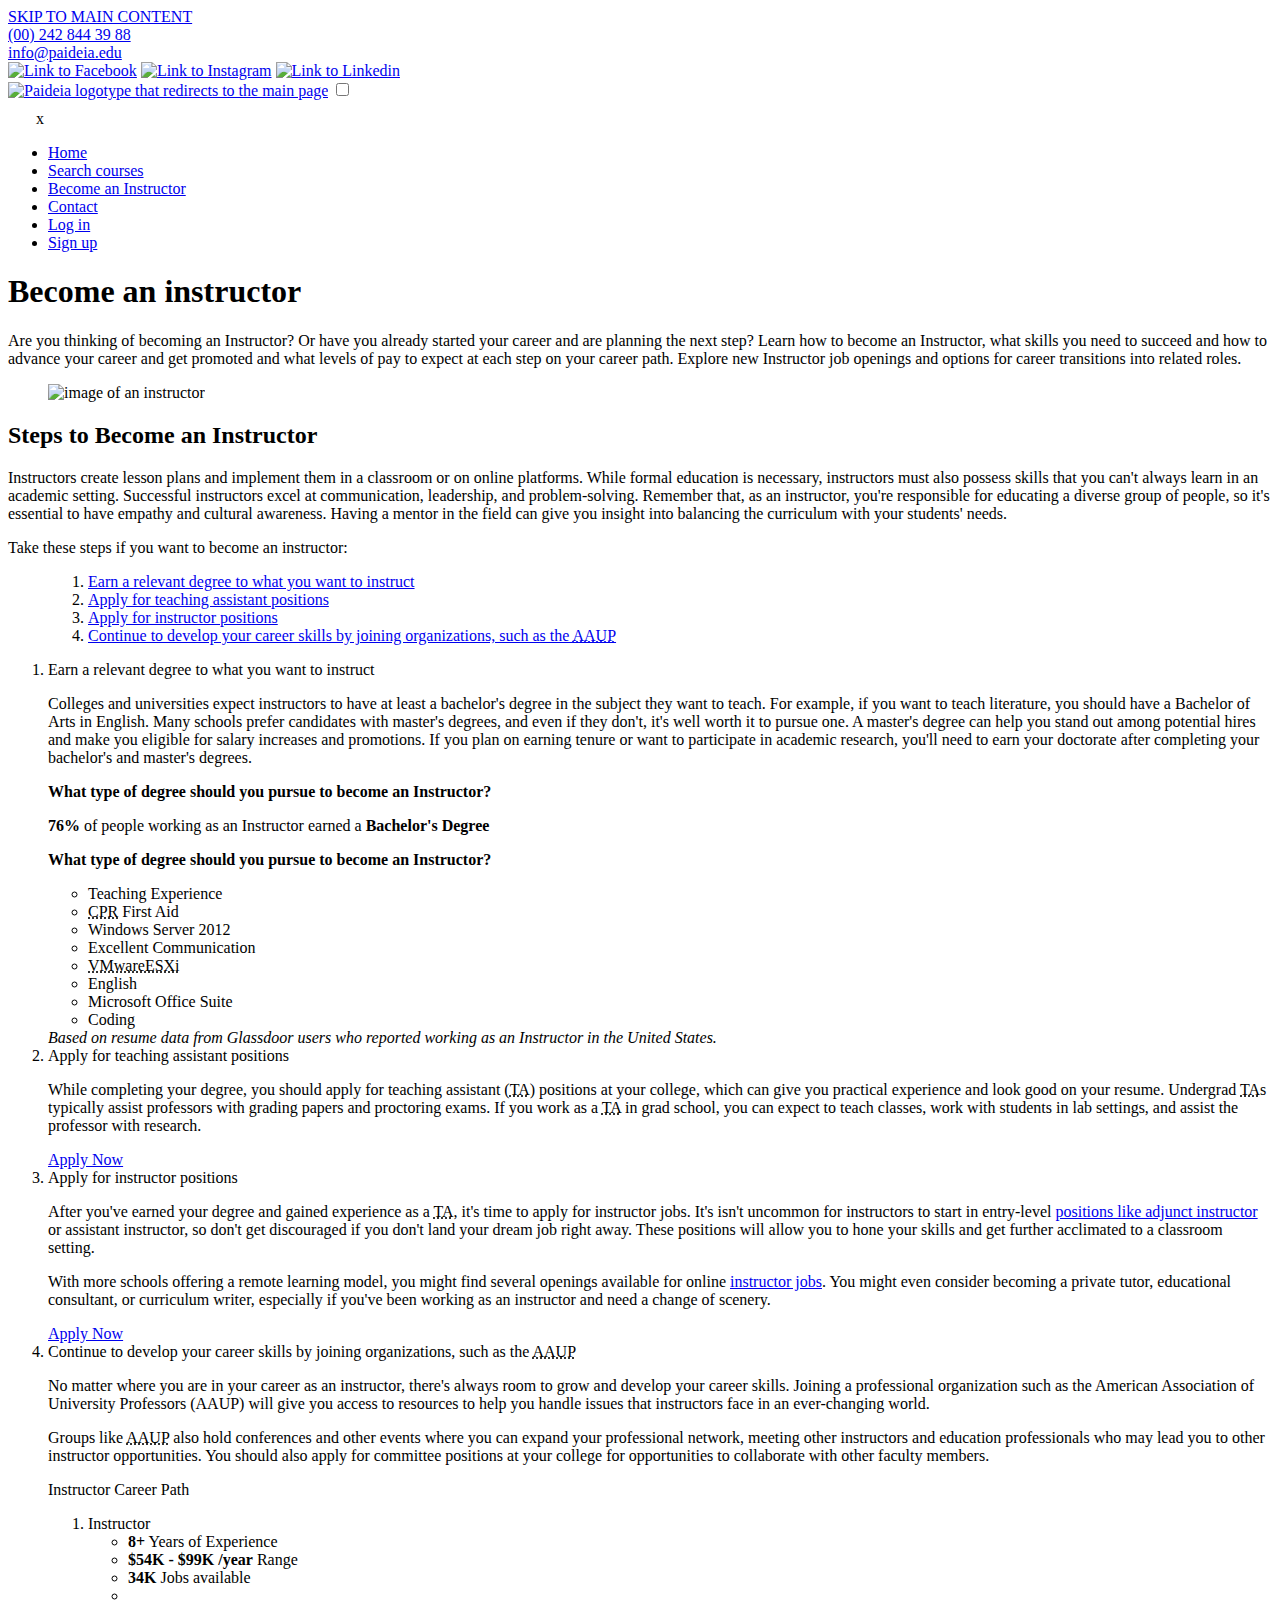
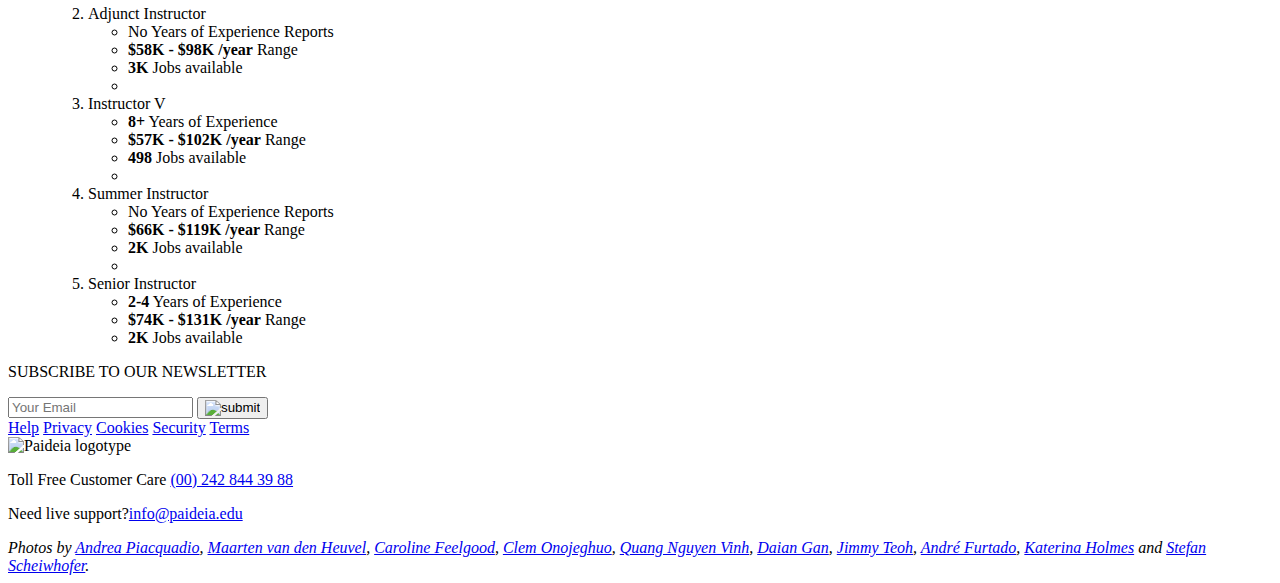
==== become-an-instructor.html @ ff498a42 "Add files via upload" ====
<!DOCTYPE html>
<html lang="en">
<head>
    <meta charset="UTF-8">
    <meta name="viewport" content="width=device-width, initial-scale=1.0">
    <title>Paideia - Contact</title>
    <meta name="description" content="Contact information and calling request form">
    <meta name="author" content="Edurne Marco García">
    <link rel="preconnect" href="https://fonts.googleapis.com">
    <link rel="preconnect" href="https://fonts.gstatic.com" crossorigin>
    <link href="https://fonts.googleapis.com/css2?family=Montserrat:wght@100..900&display=swap" rel="stylesheet">
    <link rel="preconnect" href="https://fonts.googleapis.com">
    <link rel="preconnect" href="https://fonts.gstatic.com" crossorigin>
    <link href="https://fonts.googleapis.com/css2?family=Satisfy&display=swap" rel="stylesheet">
    <link rel="stylesheet" href="css/estilos.css">
    <link rel="shortcut icon" href="img/favicon.png" type="image/png">
</head>
<body>
    <a class="sr" href="#main">SKIP TO MAIN CONTENT</a>
    <header>
        <div class="contacto">
            <div class="content">
                <div class="datos-contacto">
                    <div class="telefono">
                        <a href="tel:(00)2428443988">(00) 242 844 39 88</a>
                    </div>
                    <div class="email">
                        <a href=mailto:info@paideia.edu>info@paideia.edu</a>
                    </div>
                </div>
                <div class="redes-sociales">
                    <a href="https://www.facebook.com/paideia" target="_blank"><img src="img/facebook.svg" alt="Link to Facebook" style="width:15px;height:15px;"></a>
                    <a href="https://www.instagram.com/@paideia" target="_blank"><img src="img/instagram.svg" alt="Link to Instagram" style="width:15px;height:15px;"></a>
                    <a href=" https://www.linkedin.com/paideia" target="_blank"><img src="img/linkedin.svg" alt="Link to Linkedin" style="width:15px;height:15px;"></a>
                </div>
            </div>
        </div>
        <div class="content">  
            <div class="logo-menu">
                <a href="index.html"><img src="img/logo-paideia.svg" height="100" width="150" alt="Paideia logotype that redirects to the main page"></a>
                <input aria-hidden="true" type="checkbox" id="menustate">
                <nav>
                    <label for="menustate" aria-hidden="true">
                        <span class="open" title="open menu">
                            <a role="button" class="open" href="#menustate">
                                <span></span>
                            </a>
                            <svg width="24px" height="24px" viewBox="0 0 24 24" focusable="false" fill="white">
                                <path d="M21 11h-18c-0.6 0-1 0.4-1 1s0.4 1 1 1h18c0.6 0 1-0.4 1-1s-0.4-1-1-1z"></path>
                                <path d="M3 7h18c0.6 0 1-0.4 1-1s-0.4-1-1-1h-18c-0.6 0-1 0.4-1 1s0.4 1 1 1z"></path>
                                <path d="M21 17h-18c-0.6 0-1 0.4-1 1s0.4 1 1 1h18c0.6 0 1-0.4 1-1s-0.4-1-1-1z"></path>
                            </svg>    
                        </span>
                        <span class="close" title="close menu">x</span>
                        <a role="button" class="close" href="#">
                            <span></span>
                        </a>
                    </label>
                    <ul>
                        <li class="menu"><a href="index.html">Home</a></li>
                        <li class="menu"><a href="#">Search courses</a></li>
                        <li class="current"><a href="become-an-instructor.html">Become an Instructor</a></li>
                        <li class="menu"><a href="contact.html">Contact</a></li>   
                        <li class="menu"><a href="#">Log in</a></li>
                        <li class="sign"><a href="#">Sign up</a></li>
                    </ul>
                </nav>
            </div>
        </div>
    </header>
    <main class="instructor">
        <div class="content">
            <article>
                <div class="instructor-elements">
                    <div class="instructor-left">
                        <h1 id="main">Become an instructor</h1>
                        <p>
                            Are you thinking of becoming an Instructor? Or have you already started your career and are planning the 
                            next step? Learn how to become an Instructor, what skills you need to succeed and how to advance your 
                            career and get promoted and what levels of pay to expect at each step on your career path. 
                            Explore new Instructor job openings and options for career transitions into related roles.
                        </p>
                        <figure>
                            <img class="fluid" src="img/instructor.jpg" alt="image of an instructor" width="520" height="375">
                        </figure>
                        <section class="article-small">
                            <h2>Steps to Become an Instructor</h2>
                            <p>
                                Instructors create lesson plans and implement them in a classroom or on online platforms. While formal education 
                                is necessary, instructors must also possess skills that you can't always learn in an academic setting. Successful 
                                instructors excel at communication, leadership, and problem-solving. Remember that, as an instructor, you're 
                                responsible for educating a diverse group of people, so it's essential to have empathy and cultural awareness. 
                                Having a mentor in the field can give you insight into balancing the curriculum with your students' needs.
                            </p>
                            <p>Take these steps if you want to become an instructor:</p>
                            <blockquote>
                                <ol>
                                    <li><a href="#step1">Earn a relevant degree to what you want to instruct</a></li>
                                    <li><a href="#step2">Apply for teaching assistant positions</a></li>
                                    <li><a href="#step3">Apply for instructor positions</a></li>
                                    <li><a href="#step4">Continue to develop your career skills by joining organizations, such as the <abbr title="American Association of University Professors">AAUP</abbr></a></li>
                                </ol>
                            </blockquote>
                            <ol class="steps">
                                <li id="step1" class="step">
                                    Earn a relevant degree to what you want to instruct
                                    <div class="step-text">
                                        <p> Colleges and universities expect instructors to have at least a bachelor's degree in the subject they want to teach. For example, if you want to teach literature, you should have a Bachelor of Arts in English. Many schools prefer candidates with master's degrees, and even if they don't, it's well worth it to pursue one. A master's degree can help you stand out among potential hires and make you eligible for salary increases and promotions. If you plan on earning tenure or want to participate in academic research, you'll need to earn your doctorate after completing your bachelor's and master's degrees.</p>
                                        <div class="degree">
                                            <p><b>What type of degree should you pursue to become an Instructor?</b></p>
                                            <p class="icon"><strong>76%</strong> of people working as an Instructor earned a <strong>Bachelor's Degree</strong></p>
                                        </div>
                                        <div class="skills">
                                            <p><b>What type of degree should you pursue to become an Instructor?</b></p>
                                            <ul>
                                                <li>Teaching Experience</li>
                                                <li><abbr title="Cardiopulmonary Resuscitation">CPR</abbr> First Aid</li>
                                                <li>Windows Server 2012</li>
                                                <li>Excellent Communication</li>
                                                <li><abbr title="Virtual Machine Software">VMware</abbr><abbr title="Elastic Search X integrated">ESXi</abbr></li>
                                                <li>English</li>
                                                <li>Microsoft Office Suite</li>
                                                <li>Coding</li>
                                            </ul>
                                        </div>
                                        <cite>Based on resume data from Glassdoor users who reported working as an Instructor in the United States.</cite>
                                    </div>
                                </li>
                                <li id="step2" class="step">
                                    Apply for teaching assistant positions
                                    <div class="step-text">
                                        <p>
                                            While completing your degree, you should apply for teaching assistant (<abbr title="Teaching Assistant">TA</abbr>) 
                                            positions at your college, which can give you practical experience and look good on your resume. Undergrad 
                                            <abbr title="Teaching Assistant">TA</abbr>s typically assist professors with grading papers and proctoring exams. 
                                            If you work as a <abbr title="Teaching Assistant">TA</abbr> in grad school, you can expect to teach classes, 
                                            work with students in lab settings, and assist the professor with research.
                                        </p>
                                        <div class="apply">
                                            <a href="#">Apply Now</a>
                                        </div>
                                    </div>
                                </li>
                                <li id="step3" class="step">
                                    Apply for instructor positions
                                    <div class="step-text">
                                        <p>
                                            After you've earned your degree and gained experience as a <abbr title="Teaching Assistant">TA</abbr>, 
                                            it's time to apply for instructor jobs. It's isn't uncommon for instructors to start in entry-level
                                            <a href="https://www.glassdoor.com/Job/adjunct-professor-jobs-SRCH_KO0,17.htm" target="_blank">positions like adjunct instructor</a> 
                                            or assistant instructor, so don't get discouraged if you don't land your dream job right away. These positions will allow you to 
                                            hone your skills and get further acclimated to a classroom setting.
                                        </p>
                                        <p>
                                            With more schools offering a remote learning model, you might find several openings available for online
                                            <a href=" https://www.glassdoor.com/Job/online-instructor-jobs-SRCH_KO0,17.htm" target="_blank">instructor jobs</a>.
                                            You might even consider becoming a private tutor, educational consultant, or curriculum writer, especially if you've been working as an instructor and need a change of scenery.
                                        </p>
                                        <div class="apply">
                                            <a href="#">Apply Now</a>
                                        </div>
                                    </div>
                                </li>
                                <li id="step4" class="step">
                                    Continue to develop your career skills by joining organizations, such as the <abbr title="American Association of University Professors">AAUP</abbr>
                                    <div class="step-text">
                                        <p>
                                            No matter where you are in your career as an instructor, there's always room to grow and develop your career skills. Joining a professional 
                                            organization such as the American Association of University Professors (<abbr>AAUP</abbr>) 
                                            will give you access to resources to help you handle issues that instructors face in an ever-changing world.  
                                        </p>
                                        <p>
                                            Groups like <abbr title="American Association of University Professors">AAUP</abbr> also hold conferences and other events where you can expand your professional network, meeting other instructors and education 
                                            professionals who may lead you to other instructor opportunities. You should also apply for committee positions at your college for opportunities 
                                            to collaborate with other faculty members.
                                        </p>
                                    </div>
                                </li>
                            </ol>
                        </section>
                    </div>
                    <div class="instructor-right">
                        <figure>
                            <figcaption>Instructor Career Path</figcaption>
                            <ol>
                                <li>Instructor
                                    <ul>
                                        <li class="calendar"><b>8+</b> Years of Experience</li>
                                        <li class="money"><b>$54K - $99K /year</b> Range</li>
                                        <li class="wallet"><b>34K</b> Jobs available</li>
                                        <li class="chevron bottom"></li>
                                    </ul>
                                </li>
                                <li>Adjunct Instructor
                                    <ul>
                                        <li class="calendar">No Years of Experience Reports</li>
                                        <li class="money"><b>$58K - $98K /year</b> Range</li>
                                        <li class="wallet"><b>3K</b> Jobs available</li>
                                        <li class="chevron bottom"></li>
                                    </ul>
                                </li>
                                <li>Instructor V
                                    <ul>
                                        <li class="calendar"><b>8+</b> Years of Experience</li>
                                        <li class="money"><b>$57K - $102K /year</b> Range</li>
                                        <li class="wallet"><b>498</b> Jobs available</li>
                                        <li class="chevron bottom"></li>
                                    </ul>
                                </li>
                                <li>Summer Instructor
                                    <ul>
                                        <li class="calendar">No Years of Experience Reports</li>
                                        <li class="money"><b>$66K - $119K /year</b> Range</li>
                                        <li class="wallet"><b>2K</b> Jobs available</li>
                                        <li class="chevron bottom"></li>
                                    </ul>
                                </li>
                                <li>Senior Instructor
                                    <ul>
                                        <li class="calendar"><b>2-4</b> Years of Experience</li>
                                        <li class="money"><b>$74K - $131K /year</b> Range</li>
                                        <li class="wallet"><b>2K</b> Jobs available</li>
                                        
                                    </ul>
                                </li>
                            </ol>
                        </figure>
                    </div>
                </div>
            </article>
           
        </div>
    </main>
    <footer>
        <div class="section-footer">
            <div class="content content-footer">
                <div class="footer-area">
                    <div class="suscribe">
                        <p>SUBSCRIBE TO OUR NEWSLETTER</p>
                        <form action="#">
                            <input type="email" class="email" placeholder="Your Email">
                            <button class="submit"><img src="img/arrow.-right.svg" alt="submit"></button>
                        </form>
                        <div class="enlaces">
                            <a href="#">Help</a>
                            <a href="#">Privacy</a>
                            <a href="#">Cookies</a>
                            <a href="#">Security</a>
                            <a href="#">Terms</a>
                        </div>
                    </div>
                    <div class="logo">
                        <img src="img/logo-paideia.svg" height="50" width="150" alt="Paideia logotype">
                        <p>Toll Free Customer Care <a href="tel:(00)2428443988">(00) 242 844 39 88</a></p>
                        <p>Need live support?<a href=mailto:info@paideia.edu>info@paideia.edu</a></p>
                    </div>
                </div>
                <div class="copyright">
                    <cite>Photos by <a href="https://www.pexels.com/es-es/foto/feliz-mujer-etnica-sentada-a-la-mesa-con-el-portatil-3769021/" target="_blank">Andrea Piacquadio</a>, 
                        <a href="https://www.pexels.com/es-es/foto/persona-sosteniendo-vegetales-en-rodajas-2284166/" target="_blank">Maarten van den Heuvel</a>, 
                        <a href="https://www.pexels.com/es-es/foto/foto-de-persona-sosteniendo-rollo-de-hilo-marron-3654772/" target="_blank">Caroline Feelgood</a>, 
                        <a href="https://www.pexels.com/es-es/foto/triturar-madera-marron-175709/" target="_blank">Clem Onojeghuo</a>, 
                        <a href="https://www.pexels.com/es-es/foto/plantas-suculentas-verdes-y-moradas-2132240/" target="_blank">Quang Nguyen Vinh</a>, 
                        <a href="https://www.pexels.com/es-es/foto/fotografia-de-foco-superficial-de-pincel-102127/" target="_blank">Daian Gan</a>, 
                        <a href="https://www.pexels.com/es-es/foto/templo-griego-antiguo-951531/" target="_blank">Jimmy Teoh</a>, 
                        <a href="https://www.pexels.com/es-es/foto/fotografia-de-enfoque-selectivo-de-mujer-sosteniendo-camara-reflex-digital-1264210/" target="_blank">André Furtado</a>, 
                        <a href="https://www.pexels.com/es-es/foto/hombre-en-chaqueta-de-traje-marron-con-anteojos-con-marco-negro-5212317/" target="_blank">Katerina Holmes</a> and 
                        <a href="https://www.pexels.com/es-es/foto/feliz-mujer-negra-usando-laptop-para-trabajo-en-linea-5905713/" target="_blank">Stefan Scheiwhofer</a>. 

                    </cite>
                </div>
            </div>
        </div>
    </footer>
</body>
</html>
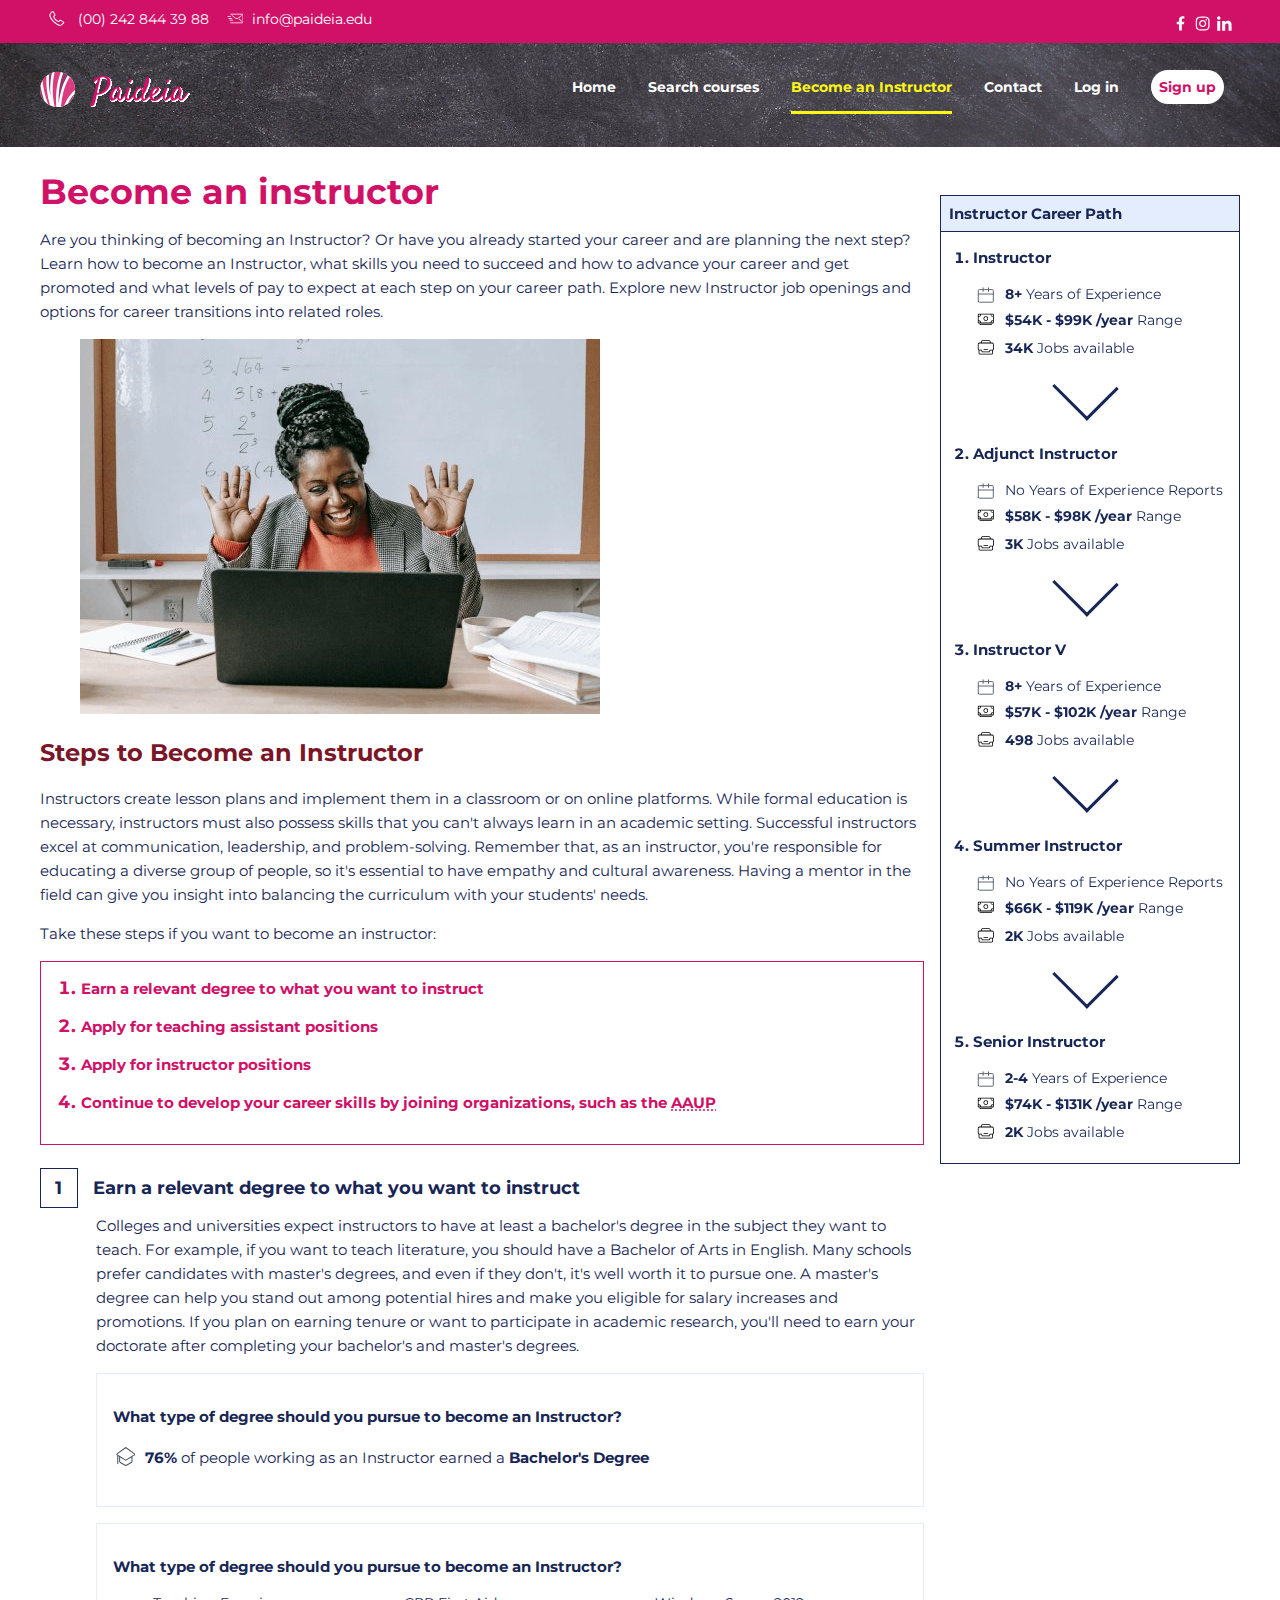
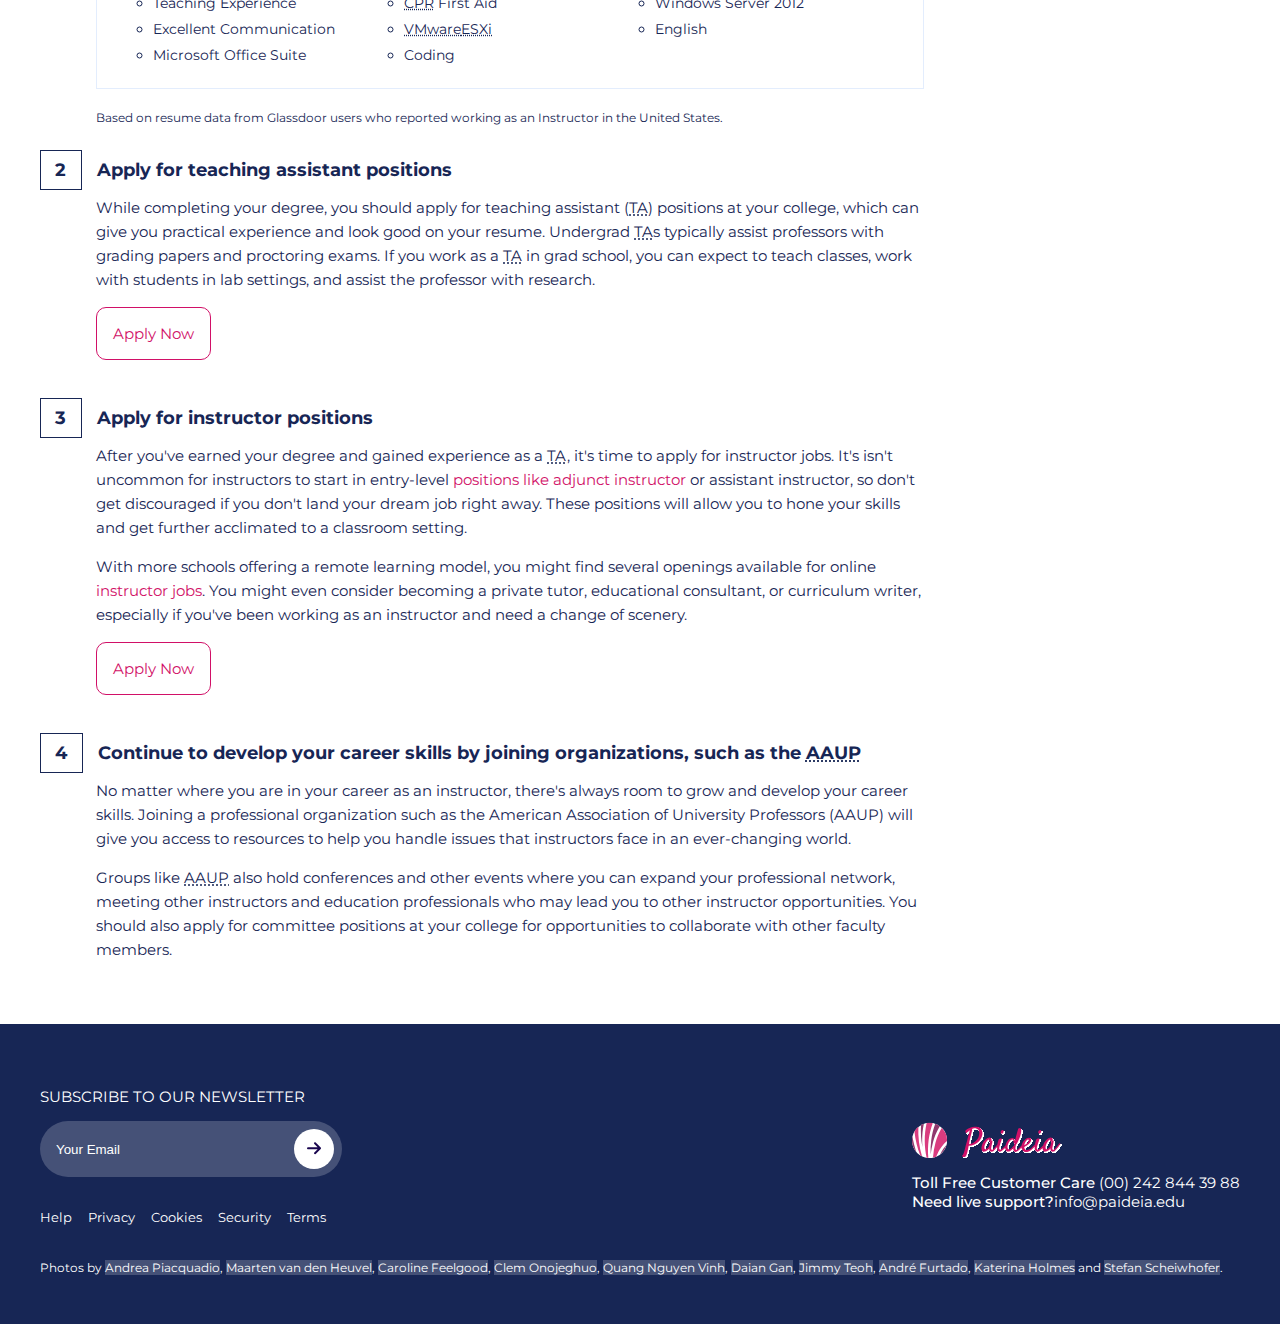
==== commit 2422193d: "Add files via upload" ====
--- a/become-an-instructor.html
+++ b/become-an-instructor.html
@@ -3,8 +3,8 @@
 <head>
     <meta charset="UTF-8">
     <meta name="viewport" content="width=device-width, initial-scale=1.0">
-    <title>Paideia - Contact</title>
-    <meta name="description" content="Contact information and calling request form">
+    <title>Paideia - Become an instructor</title>
+    <meta name="description" content="Information page of how to become an innstructor">
     <meta name="author" content="Edurne Marco García">
     <link rel="preconnect" href="https://fonts.googleapis.com">
     <link rel="preconnect" href="https://fonts.gstatic.com" crossorigin>
--- a/css/estilos.css
+++ b/css/estilos.css
@@ -0,0 +1,1145 @@
+/* Edurne Marco Garcia */
+
+/* Montserrat typography */
+
+.montserrat-regular {
+  font-family: "Montserrat", sans-serif;
+  font-weight: 400;
+  font-style: normal;
+}
+.montserrat-semibold {
+    font-family: "Montserrat", sans-serif;
+    font-weight: 500;
+    font-style: normal;
+}
+.montserrat-bold {
+    font-family: "Montserrat", sans-serif;
+    font-weight: 700;
+    font-style: normal;
+}
+
+/* Satisfy typography */
+
+.satisfy-regular {
+    font-family: "Satisfy", cursive;
+    font-weight: 400;
+    font-style: normal;
+  }
+
+/* General styles */
+
+
+body {
+    font-family: "Montserrat", Arial, Helvetica, sans-serif;
+    font-size: 15px;
+    font-weight: 400;
+    width: 100%;
+    margin: 0;
+    color: #172655;
+} 
+
+/* Mobile styles */
+
+/* INDEX */
+
+/* Header */
+.sr {
+    position:absolute;
+    height:1px;    
+    width:1px;    
+    overflow:hidden;    
+    clip:rect(1px, 1px, 1px, 1px);
+}
+.sr:focus {
+    height:auto;
+    border: 1px solid white;
+    border:10px solid #182454;
+    width:15rem;
+    text-align:center;
+    bottom:15rem;  
+    left:50%;
+    transform: translateX(-50%);
+    background-color:#D11067;
+    color:white;
+    padding:1rem 3rem;
+    font-size:1.1rem;
+    display:block;
+    overflow:visible;
+    clip:auto;
+    z-index:10;
+}
+
+.telefono:before {
+    content: url("../img/phone.svg");
+    transform: scale(0.8);
+    padding-right: 0.5rem;
+    display: inline-block;
+    vertical-align: middle;
+}
+.email:before{
+    content: url("../img/mail.svg");
+    transform: scale(0.8);
+    padding-right: 0.2rem;
+    display: inline-block;
+    vertical-align: middle;
+}
+.contacto {
+    background-color: #D11067;
+    display: flex;
+    text-align: center;
+    margin: auto;
+    padding: 0.5rem;
+}
+.datos-contacto{
+    display: inline-flex;
+    gap: 1rem;
+}
+.datos-contacto a{
+    font-size: 14px;
+}
+#menustate, nav ul, nav .close {
+    display: none;
+}
+:is(#menustate:checked, #menustate:target) ~ nav {
+    display: flex;
+    flex-direction: row-reverse;
+    justify-content: space-between;
+    background-color: black;
+    height: 100vh;
+    color: white;
+    position: absolute;
+    left: 0;
+    top: 0;
+    right: 0;
+    text-align: left;
+    padding-top: 5rem;
+    padding-inline: 2rem;
+    z-index: 1;
+}
+:is(#menustate:checked, #menustate:target) ~ nav :is(.close){
+    display: block;
+    font-size: 30px;
+}
+:is(#menustate:checked, #menustate:target) ~ nav :is(ul){
+    display: block;
+}
+:is(#menustate:checked, #menustate:target) ~ nav .open{
+    display: none;
+}
+nav li a:hover{
+    color:#FFF616;
+}
+nav ul{
+    list-style-type: none;
+    line-height: 2rem;
+    margin-top: 0;
+}
+nav li{
+    font-weight: 500;
+}
+a{
+    color: white;
+    text-decoration: none;
+}
+header{
+    background-image: url("../img/blackboard.jpg");
+    background-repeat: no-repeat;
+    background-size: cover;
+    min-width: 100px;
+    min-height: 50px;
+    color: white;
+}
+.content{
+    width:94%;
+    max-width:1200px;
+    margin:0 auto;
+}
+.logo-menu{
+    display: flex;
+    justify-content: space-between;
+    align-items: center;
+}
+.redes-sociales a{
+    padding: 0.1rem;
+}
+nav{
+    font-size: 1rem;
+    color: white;
+    text-align: right;
+}
+.header-elements{
+    align-items: center;
+    text-align: center;
+}
+h1{
+    font-family: "Satisfy";
+    margin-bottom: 2rem;
+    font-size:45px;
+}
+h1 span{
+    color:#FFF616
+}
+.recuadro-busqueda{
+    background-color: #EDEDED;
+    border-radius: 35px;
+    flex: 0 0 100%;
+    display: flex;
+    justify-content: space-between;
+    color: #172655;
+    align-items: center;
+    padding: 0.5rem 0rem 0.5rem 1rem;
+    margin-top: 2rem;
+    margin-bottom: 3rem;
+}
+.header-top {
+    max-width: 600px;
+    margin: 0 auto;
+}
+.recuadro-busqueda button{
+    background-color: #D11067;
+    border-radius: 21px;
+    padding: 0.5rem 1rem 0.5rem 0.3rem;
+    color: white;
+    border:none;
+    box-shadow: none;
+    position: relative;
+    right:8px;
+}
+.recuadro-busqueda button:hover {
+    background-color: #172655;
+}
+
+.recuadro-busqueda button:before{
+    content: url("../img/search.svg");
+    transform: scale(0.7);
+    padding-right: 0.5rem;
+    color: white;
+    display: inline-block;
+    vertical-align: middle;
+}
+.info{
+    display: flex;
+    flex-wrap: wrap;
+    align-items: center;
+    justify-content: space-around;
+    margin-top: 5rem;   
+}
+.elemento1, .elemento2, .elemento3 {
+    flex: 1 200px;
+    margin-bottom: 3rem;
+}
+.headline {
+    font-size: 1rem;
+    margin-bottom: 0.8rem;
+}
+
+/* Courses */
+h2{
+    font-size: 1.5rem;
+    color: #D11067;
+}
+.cursos{
+    display: grid;
+    grid-template-columns: 1fr;
+    grid-template-rows: repeat(7, 1fr);
+    grid-column-gap: 16px;
+    grid-row-gap: 16px;
+    align-items: center;
+    margin-bottom: 3rem;
+}
+.cursos a{
+    height: 100%;
+}
+.curso{
+    border-radius: 10px;
+    border:  #EDEDED solid 0.2px;
+    overflow: hidden;
+    height: 100%;
+}
+.curso:hover{
+    border:#172655 solid 0.2px;
+    box-shadow: 3px 3px 5px rgba(0,0,0,0.5);
+    transform: scale(1.1);
+}
+.superior {
+    background-size: cover;
+    min-height: 150px;
+    position: relative;
+    background-repeat: no-repeat;
+}
+.superior span {
+    background-color: #D11067;
+    border-radius: 21px;
+    color: white;
+    padding: 0.3rem;
+    position: absolute;
+    left: 0.5rem;
+    top: 0.5rem;
+}
+.superior span.best {
+    background-color: #FFF616;
+    border-radius: 21px;
+    color: #D11067;
+    padding: 0.3rem;
+    position: absolute;
+    margin-right: 0;
+    top: 0.5rem;
+    right: 0.5rem;
+    left: auto;
+}
+.inferior{
+    color: #172655;
+    padding: 1rem;
+}
+.tituloCurso{
+    margin-bottom: 0;
+    font-size: 18px;
+    color: #7A1628;
+    font-weight: 700;
+    margin: 0;
+}
+.datosCurso{
+    display: flex;
+    justify-content: space-around;
+    padding-right: 0.5rem;
+    align-items: center;
+    font-size: 12px;
+}
+.center{
+    text-align: center;
+    display: flex;
+    justify-content: center;
+
+} 
+.center a, .left a, .right a, .apply a{
+    color:  #D11067;
+    background-color: transparent;
+    border:  #D11067 solid 0.2px;
+    margin: auto;
+    padding: 1rem;
+    border-radius: 10px;
+    margin-top: 1rem;
+}
+.center a:hover, .left a:hover, .right a:hover, .apply a:hover{
+    background-color:  #D11067;
+    color:  white;
+} 
+
+/* Learning path */
+
+.section-texto {
+    background-image: url("../img/learn-path.jpg");
+    background-size: cover;
+    background-repeat: no-repeat;
+}
+.texto-content{
+    margin-top: 3rem;
+    padding-top: 0.5rem;
+    padding-bottom: 2rem;
+    text-align: center;
+    color: white
+} 
+.texto-content h3{
+    font-family: "Satisfy", cursive;
+    font-size: 40px;
+    margin-bottom: 0;
+    font-weight: 400;
+    color: white;
+}
+.texto-content a{
+    color:  white;
+    background-color: transparent;
+    border:  white solid 0.2px;
+}
+.texto-content a:hover {
+    color:#FFF616;
+    border:#FFF616 solid 0.2px;
+    background-color: transparent;    
+}
+
+/* Learning */
+.learning-content{
+    display: flex;
+    flex-direction: column;
+}
+.learning-content .izquierda .elemento{
+    display: flex;
+    flex-direction: row;
+}
+.elemento img{
+    align-items: center;
+}
+.element1{
+    background-color: #DEF5F0;
+    border-radius: 50%;
+    display: flex;
+    padding: 1rem;
+    margin-right: 1rem;
+    width: 50px;
+    height: 50px;
+}
+.element2{
+    background-color: #E3EDFD;
+    border-radius: 50%;
+    display: flex;
+    padding: 1rem;
+    margin-right: 1rem;
+    width: 50px;
+    height: 50px;
+}
+.element3{
+    background-color: #F7E9E7;
+    border-radius: 50%;
+    display: flex;
+    padding: 1rem;
+    margin-right: 1rem;
+    width: 50px;
+    height: 50px;
+}
+.learning-content{
+    padding-top: 5rem;
+}
+.izquierda {
+    display: flex;
+    flex-direction: column;
+    justify-content: space-evenly;
+    padding-bottom: 4rem;
+}
+.izquierda h3{
+    font-family: "Satisfy", cursive;
+    font-size: 40px;
+    margin-bottom: 0;
+    margin-top: 0;
+    color: #7A1628;
+    font-weight: 400;
+    line-height: 3rem;
+    margin-left: 1rem;
+}
+.learning-content .derecha{
+    align-self: center;
+}
+.derecha img {
+    border-radius: 10px;
+    max-width: 520px;
+    max-height: 600px;
+    width: 100%;
+    height: 100%;
+}
+.derecha {
+    object-fit: contain;
+    padding-bottom: 3rem;
+}
+p.titulo{
+    font-size: 18px;
+    color: #7A1628;
+    font-weight: 500;
+}
+.left {
+    margin-left: 6rem;
+    margin-top: 4rem;
+} 
+
+/* Categories */
+
+.section-category {
+    background-color: #EDEDED;
+    margin-top: 3rem;
+    padding-top: 2rem;
+    padding-bottom: 2rem;
+} 
+.category-content h3{
+    text-align: center;
+    color: #D11067;
+    font-size: 30px;
+}
+.category-content .categories{
+    display: grid;
+    grid-template-columns: 1fr;
+    grid-template-rows: repeat(7, 1fr);
+    grid-column-gap: 16px;
+    grid-row-gap: 16px;
+}
+.category-content .categories .category{
+    background-color:#172655;
+    color: white;
+    text-align: center;
+    padding: 3rem;
+    border-radius: 21px;
+    display: flex;
+    justify-content: center;
+    align-items: center;
+}
+.category-content .categories .category:hover {
+    background-color:#D11067;
+}
+.right {
+    margin-top: 2rem;
+}
+
+/* Become an instructor */
+.section-instructor {
+    background-color: #FEFBF4;
+}
+.instructor-content{
+    display: flex;
+    flex-direction: column;
+    align-items: center;
+}
+.instructor-content img {
+    border-radius: 10px;
+    max-width: 520px;
+    max-height: 375px;
+    width: 100%;
+    height: 100%;
+}
+.instructor-content .izquierda {
+    object-fit: contain;
+    padding-top: 3rem;
+    padding-bottom: 0;
+}
+.instructor-content h3{
+    font-size: 30px;
+    color: #7A1628;
+}
+.learning-content .izquierda .elemento{
+    display: flex;
+    flex-direction: row;
+    align-items: center;
+}
+
+/* Footer */
+.section-footer {
+    background-color:#172655;
+}
+.content-footer{
+    color: white;
+    padding-top: 3rem;
+    padding-bottom: 3rem;
+}
+.content-footer .footer-area{
+    display: flex;
+    flex-direction: column;
+    flex-flow: column-reverse;
+}
+.content-footer a{
+    color: white;
+    text-decoration: none;
+}
+.content-footer a:hover{
+    text-decoration: underline;
+}
+.content-footer form{
+    background-color: #FFFFFF33;
+    padding: .5rem;
+    border-radius: 40px;
+    display: flex;
+    justify-content: space-between;
+}
+.content-footer form input.email{
+    background-color: transparent;
+    border: none;
+    color: white;
+    margin: 0;
+}
+.content-footer form input.email:focus-visible{
+    outline: none;
+}
+.content-footer form input.email::placeholder{
+    color: white;
+}
+.content-footer form button{
+    background-color: white;
+    border: none;
+    border-radius: 50%;
+    width: 40px;
+    height: 40px;
+    padding-top: 0.2rem;
+}
+.content-footer form button:hover{
+    background-color:#D11067;
+}
+.content-footer form button:hover img{
+    filter:brightness(100);
+}
+.enlaces{
+    margin-top: 2rem;
+    display: inline-flex;
+    margin-bottom: 2rem;
+}
+.enlaces a{
+    padding-right: 1rem;
+}
+cite a {
+    background-color: #FFFFFF33;
+}
+.copyright cite{
+    font-style: normal;
+    font-size: 12px;
+}
+.enlaces a{
+    font-size: 13px;
+}
+.logo p{
+    margin: 0;
+    font-weight: 500;
+}
+.logo a{
+    font-weight: 400;
+}
+
+/* INSTRUCTOR */
+.contact h1, .instructor h1{
+    font-family: "Montserrat", sans-serif;
+    font-size: 25px;
+    color:#D11067;
+    margin-bottom: 0;
+}
+.contact h2, .instructor h2{
+    font-size: 20px;
+    color:#7A1628;
+}
+.instructor p{
+    line-height: 1.5rem;
+}
+.instructor-left figure{
+   align-self: center;
+}
+.instructor-left figure img{
+    max-width: 520px;
+    max-height: 600px;
+    width: 100%;
+    height: 100%;
+}
+.instructor blockquote{
+    border:#D11067 solid 1px;
+    margin: 0;
+}
+.instructor blockquote li{
+    list-style: decimal;
+    color:#D11067;
+    font-size: 12px;
+    font-weight: 700;
+    padding-bottom: 1rem;
+}
+.instructor blockquote li a, ol.steps p a{
+    color:#D11067;
+}
+.instructor blockquote li a:hover, ol.steps p a:hover {
+    color:  #7A1628;
+    text-decoration: underline;
+}
+.article-small p, .article-small li, .article-small a{
+    font-size: 13px;
+}
+.degree, .skills {
+    border:#E3EDFD solid 1px;
+    padding: 1rem;
+    margin-bottom: 1rem;
+}
+p.icon:before{
+    content: url("../img/icon-academic.svg");
+    transform: scale(0.8);
+    padding-right: 0.5rem;
+    display: inline-block;
+    vertical-align: middle;
+}
+.skills ul li{
+    list-style: circle;
+    counter-reset: none;
+    counter-increment: none;
+    font-size: 14px;
+    font-weight: 400;
+    padding-bottom: 0.5rem;
+}
+.skills ul{
+    display: flex;
+    flex-wrap: wrap;
+    flex-direction: column;
+}
+.step-text cite{
+    font-size: 12px;
+    font-weight: 400;
+    font-style: normal;
+}
+ol.steps {
+    list-style: none;
+    counter-reset: steps-counter; 
+    padding-left: 0;
+    margin-top: 2rem;
+}
+ol.steps li.step {
+    counter-increment: steps-counter;
+    padding-bottom: 2rem;
+    font-size: 12px;
+    font-weight: 700;
+}
+ol.steps p{
+    font-size: 12px;
+    font-weight: 400;
+}
+.step-text {
+    padding-left: 3.5rem;
+}
+ol.steps li.step:before {
+    content:counter(steps-counter);
+    text-align: center;
+    font-size: 12px;
+    font-weight: 700;
+    border:#172655 solid 1px;
+    color: #172655;
+    padding: 0.5rem 0.9rem;
+    margin-right: 10px;
+    list-style-position: outside;
+}
+ul.skills li:before {
+    content:none;
+}
+.apply {
+    margin-top: 2rem;
+    margin-bottom: 2rem;
+    font-weight: 400;
+    font-size: 15px;
+}
+.instructor-right ol, .instructor-right ul {
+    padding-left: 0;
+    padding-top: 1rem;
+}
+.instructor-right ol{
+    padding: 1rem 0.5rem 1rem 2rem;
+    margin: 0;
+}
+.instructor-right ol li{
+    list-style:decimal;
+    font-weight: 700;
+}
+.instructor-right ul li {
+    list-style: none;
+    font-weight: 400;
+    font-size: 14px;
+}
+.calendar:before{
+    content: url("../img/calendar.svg");
+    transform: scale(0.8);
+    padding-right: 0.5rem;
+    display: inline-block;
+    vertical-align: middle;
+    width: 24px;
+    height: 24px;
+}
+.money:before{
+    content: url("../img/money.svg");
+    transform: scale(0.8);
+    padding-right: 0.5rem;
+    display: inline-block;
+    vertical-align: middle;
+}
+.wallet:before{
+    content: url("../img/wallet.svg");
+    transform: scale(0.8);
+    padding-right: 0.5rem;
+    display: inline-block;
+    vertical-align: middle;
+}
+.instructor-right figure{
+    border:#172655 solid 1px;
+}
+.instructor-right figure{
+    margin:0;
+}
+.instructor-right figcaption{
+    background-color: #E3EDFD;
+    border-bottom: #172655 solid 1px;
+    padding: 0.5rem;
+    font-weight: 700;
+} 
+.instructor-right{
+    padding-bottom: 4rem;
+    width: fit-content;
+    margin: auto;
+}
+.chevron::before {
+	border-style: solid;
+	border-width: 0.25em 0.25em 0 0;
+	content: '';
+	display: inline-block;
+	height: 1em;
+	position: relative;
+	vertical-align: top;
+	width: 3em;
+    padding-bottom: 2rem;
+    margin-bottom: 2rem;
+}
+.chevron.bottom:before {
+	top: 0;
+	transform: rotate(135deg);
+}
+.chevron.bottom{
+   align-items: center;
+   margin-left: 35%;
+   margin-top: 0;
+}
+
+/* CONTACT */
+
+h3, legend{
+    font-size: 18px;
+    font-weight: 700;
+    color: #7A1628;
+}
+.description h3{
+    color:#172655;
+}
+.location a{
+    color:#D11067;
+}
+
+.ambassadors{
+    text-align: center;
+}
+.person{
+    align-items: center;
+    position: relative;
+} 
+.person img{
+    border-radius: 50%;
+}
+.face{
+    border: #172655 solid 4px;
+}
+.flag{
+    position: absolute;
+    bottom: 0;
+    left: calc(50% + 50px);
+    width: 70px;
+    height: 70px;
+    border: white solid 4px;
+    object-fit: cover;
+}
+.student{
+    background-color: #EDEDED;
+    padding: 1rem;
+    height: 100%;
+}
+.description a[href^="mailto"] {
+    color:#D11067;
+    font-size: 15px;
+    text-decoration: none;
+    border-bottom: none;
+}
+.contact a[href^="mailto"]:hover {
+    text-decoration: underline;
+    font-size: 15px;
+    border-bottom: none;
+    color:#D11067;
+    font-weight: 400;
+}
+.description a{
+    color:#7A1628;
+    font-size: 14px;
+    border-bottom: #7A1628 solid 0.7px;
+} 
+.description a:hover {
+    font-weight: 700;
+    border-bottom: #7A1628 solid 3px;
+}
+.contact-form{
+    background-color: #FEFBF4;
+    border-radius: 21px;
+    border: #EDEDED solid 1px;
+    padding: 2rem;
+    margin-top: 2rem;
+}
+.contact-right{
+    margin-bottom: 4rem;
+}
+form {
+    margin-left: 0;
+}
+form ul,li {
+    list-style-type: none;
+    padding-left: 0;
+    margin-left: 0;
+}
+input {
+    padding: 0.5rem;
+    margin-bottom: 0.5rem;
+}
+option{
+    color:#172655;
+}
+fieldset, legend {
+    border:none;
+    padding: 0;
+    margin: 0;
+}
+form abbr {
+    color:#172655;
+    font-size: 1rem;
+    text-decoration: none;
+}
+li.two-row {
+    display: flex;
+    width: 100%;
+    flex-direction: column;
+}
+select#course-area{
+    margin-top: 1rem;
+    width: 100%;
+}
+.outFieldset {
+    margin-top: 1rem;
+    max-width: fit-content;
+} 
+.outFieldset a{
+    color:#D11067;
+}
+.outFieldset a:hover {
+    text-decoration: underline;
+}
+.outFieldset button {
+    width: 100%;
+    margin-top: 1rem;
+    color: white;
+    background-color: #172655;
+    border-radius: 10px;
+    padding: 0.8rem;
+    border: none;
+    box-shadow: none;
+}
+.outFieldset button:hover {
+    background-color: #D11067;
+}
+
+/* Tablet styles */
+@media (min-width: 544px) {
+    h1{
+        font-family: "Satisfy";
+        margin-bottom: 2rem;
+        font-size: 55px;
+    }
+    nav li{
+        font-size: 2rem;
+        line-height: 3rem;
+    }
+    .contacto .content{
+        display: inline-flex;
+        justify-content: space-between;
+    }
+    .datos-contacto{
+        text-align: left;
+    }
+    .redes-sociales{
+        text-align: right;
+        margin-top: 0.5rem;
+    }
+    .contact h1, .instructor h1{
+        font-family: "Montserrat", sans-serif;
+        font-size: 35px;
+        color:#D11067;
+    }
+    .contact h2, .instructor h2{
+        font-size: 24px;
+        color:#7A1628;
+    }
+    .article-small p, .article-small li, .article-small a{
+        font-size: 15px;
+    }
+    .instructor blockquote li{
+        font-size: 18px;
+    }
+    ol.steps li.step {
+        font-size: 18px;
+    }
+    ol.steps li.step:before {
+        font-size: 18px;
+    }
+    ol.steps p{
+        font-size: 15px;
+        font-weight: 400;
+    }
+    /* CURSOS */
+    .cursos {
+        grid-template-columns: repeat(2, 1fr);
+        grid-template-rows: repeat(4, 1fr);
+    }
+    /* CATEGORY */
+    .category-content .categories{
+        grid-template-columns: repeat(2, 1fr);
+        grid-template-rows: repeat(4, 1fr);
+    }
+    /* OUR OFFICES */
+    .offices{
+        display: grid;
+        grid-template-columns: repeat(2, 1fr);
+        grid-template-rows: 1fr;
+        grid-column-gap: 16px;
+        grid-row-gap: 16px;
+        align-items: center;
+        margin-bottom: 3rem; 
+    }
+    .ambassadors{
+        display: grid;
+        grid-template-columns: repeat(2, 1fr);
+        grid-template-rows: 1fr;
+        grid-column-gap: 5px;
+        grid-row-gap: 5px;
+        align-items: center;
+        margin-bottom: 4rem;
+        margin-top: 2rem;
+    }
+    /* CONTACT FORM */
+    .contact-form{
+        width: 70%;
+        margin: auto;
+    }
+
+    /* INSTRUCTOR CAREER PATH */
+    .instructor-right{
+        width: fit-content;
+        margin: auto;
+    }
+}
+
+/* Desktop styles */
+@media (min-width: 992px) {
+    /* Font sizes */
+    .texto-content h3{
+        font-size: 60px;
+    }
+    .izquierda h3{
+        font-size: 60px;
+        line-height: 4rem;
+    }
+    /* Show the menu */
+    nav ul {
+        display: flex;
+    }
+    nav .open, nav .close{
+        display: none;
+    }
+    nav ul li{
+        margin-inline: 1rem;
+        font-weight: 700;
+        font-size: 0.9rem;
+    }
+    nav li a:hover{
+        color:white;
+    }
+    .info{
+        flex-direction: row;
+        justify-content: space-around;
+    }
+    li.menu:hover{
+        border-bottom: solid white 3px;
+        margin-bottom: -3px;
+    } 
+    .current a{
+        color:#FFF616; 
+    }
+    li.current, li.current:hover{
+        border-bottom: solid #FFF616 3px;
+        margin-bottom: -3px;
+    }
+    .sign a{
+        background-color: white;
+        color: #D11067;
+        border-radius: 21px;
+        padding: 0.5rem;
+    }
+    .sign a:hover{
+        color: white;
+        background-color: #D11067;
+    } 
+     .category-content .categories{
+        grid-template-columns: repeat(4, 1fr);
+        grid-template-rows: repeat(2, 1fr);
+    }
+    
+    /* CURSES */
+    .cursos {
+        grid-template-columns: repeat(4, 1fr);
+        grid-template-rows: repeat(2, 1fr);
+    }
+    /* LEARNING */
+    .learning-content{
+        flex-direction: row;
+    }
+    .learning-content .izquierda, .learning-content .derecha{
+        width:50%;
+    }
+    .derecha {
+        object-fit: contain;
+        padding: 3rem;
+    }
+    /* CATEGORY */
+    .category-content .categories{
+        grid-template-columns: repeat(4, 1fr);
+        grid-template-rows: repeat(2, 1fr);
+    }
+    .category-content .categories .category.big { grid-area: 1 / 3 / 3 / 4; }
+    /* INSTRUCTOR */
+    .instructor-content{
+        flex-direction: row;
+    }
+    .instructor-content .izquierda, .instructor-content .derecha{
+        width: 50%;
+    }
+    .instructor-content .derecha{
+        padding-top: 0;
+    }
+    .instructor-content .izquierda {
+        padding-bottom: 3rem;
+    }
+    /* FOOTER */
+    .content-footer .footer-area {
+        flex-direction: row;
+        justify-content: space-between;
+        align-items: center;
+    }
+    /* CONTACT FORM */
+        .contact-elements{
+            display: flex;
+            flex-direction: row;
+            gap: 1rem;
+        } 
+        .contact-right{
+            min-width: 350px;
+            margin:0;
+            padding-bottom: 4rem;
+        }
+        .contact-form {
+            position: sticky;
+            top:0;
+        }
+    /* INSTRUCTOR CAREER PATH */
+        .instructor-elements {
+            display: flex;
+            flex-direction: row;
+            gap: 1rem;
+        }
+        .instructor-right{
+            min-width: 300px;
+            margin:0;
+            padding-top: 3rem;
+        }
+        .instructor-right figure{
+            position: sticky;
+            top:0;
+        }
+        .skills ul li{
+            list-style: circle;
+            counter-reset: none;
+            counter-increment: none;
+            float: left;
+            width: 33.3%;
+            font-size: 14px;
+            font-weight: 400;
+            padding-bottom: 0.5rem;
+        }
+        .skills ul{
+            display: flex;
+            flex-wrap: wrap;
+            flex-direction: row;
+        }
+}
+
